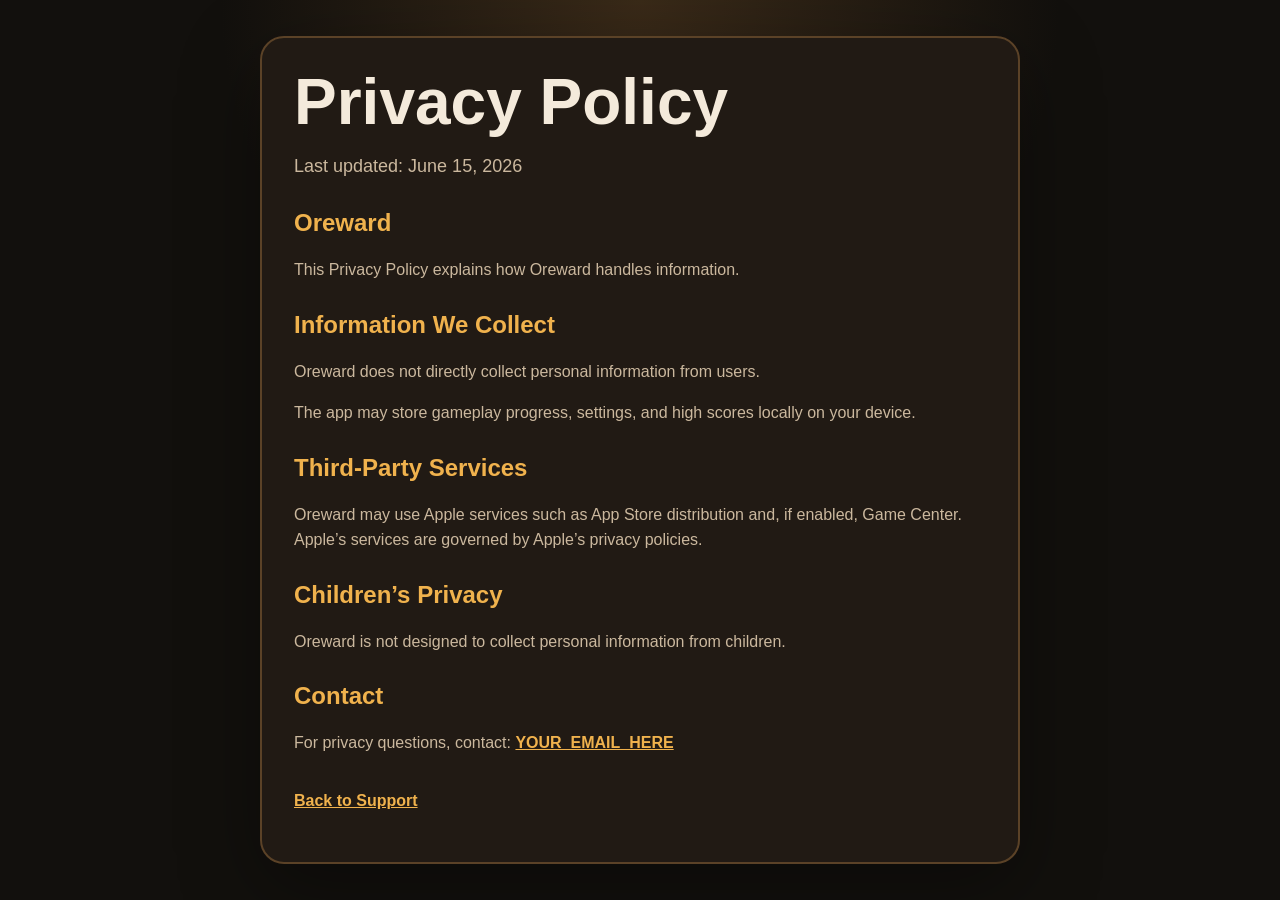
==== privacy.html @ 7c85a4d2 "Add files via upload" ====
<!doctype html>
<html lang="en">
<head>
  <meta charset="utf-8">
  <meta name="viewport" content="width=device-width, initial-scale=1">
  <title>Oreward Privacy Policy</title>
  <link rel="stylesheet" href="style.css">
</head>
<body>
  <main class="card">
    <h1>Privacy Policy</h1>
    <p class="tagline">Last updated: June 15, 2026</p>

    <section>
      <h2>Oreward</h2>
      <p>
        This Privacy Policy explains how Oreward handles information.
      </p>
    </section>

    <section>
      <h2>Information We Collect</h2>
      <p>
        Oreward does not directly collect personal information from users.
      </p>
      <p>
        The app may store gameplay progress, settings, and high scores locally on your device.
      </p>
    </section>

    <section>
      <h2>Third-Party Services</h2>
      <p>
        Oreward may use Apple services such as App Store distribution and, if enabled,
        Game Center. Apple’s services are governed by Apple’s privacy policies.
      </p>
    </section>

    <section>
      <h2>Children’s Privacy</h2>
      <p>
        Oreward is not designed to collect personal information from children.
      </p>
    </section>

    <section>
      <h2>Contact</h2>
      <p>
        For privacy questions, contact:
        <a href="mailto:YOUR_EMAIL_HERE">YOUR_EMAIL_HERE</a>
      </p>
    </section>

    <p class="links">
      <a href="index.html">Back to Support</a>
    </p>
  </main>
</body>
</html>
---- style.css ----
:root {
  color-scheme: dark;
  --bg: #12100d;
  --card: #211a14;
  --text: #f4eadb;
  --muted: #cbb89e;
  --accent: #f0b24d;
  --border: #5b4227;
}

* {
  box-sizing: border-box;
}

body {
  margin: 0;
  min-height: 100vh;
  font-family: -apple-system, BlinkMacSystemFont, "Segoe UI", sans-serif;
  background:
    radial-gradient(circle at top, #3a2a18 0, transparent 38%),
    var(--bg);
  color: var(--text);
  display: grid;
  place-items: center;
  padding: 24px;
}

.card {
  width: min(760px, 100%);
  background: var(--card);
  border: 2px solid var(--border);
  border-radius: 24px;
  padding: 32px;
  box-shadow: 0 24px 80px rgba(0, 0, 0, 0.35);
}

h1 {
  margin: 0 0 8px;
  font-size: clamp(36px, 8vw, 64px);
  line-height: 1;
}

h2 {
  margin-top: 28px;
  color: var(--accent);
}

p {
  color: var(--muted);
  line-height: 1.6;
}

a {
  color: var(--accent);
  font-weight: 700;
}

.tagline {
  font-size: 18px;
}

details {
  margin: 12px 0;
  padding: 14px 16px;
  border: 1px solid var(--border);
  border-radius: 14px;
  background: rgba(0, 0, 0, 0.12);
}

summary {
  cursor: pointer;
  font-weight: 700;
}

.links {
  margin-top: 32px;
}
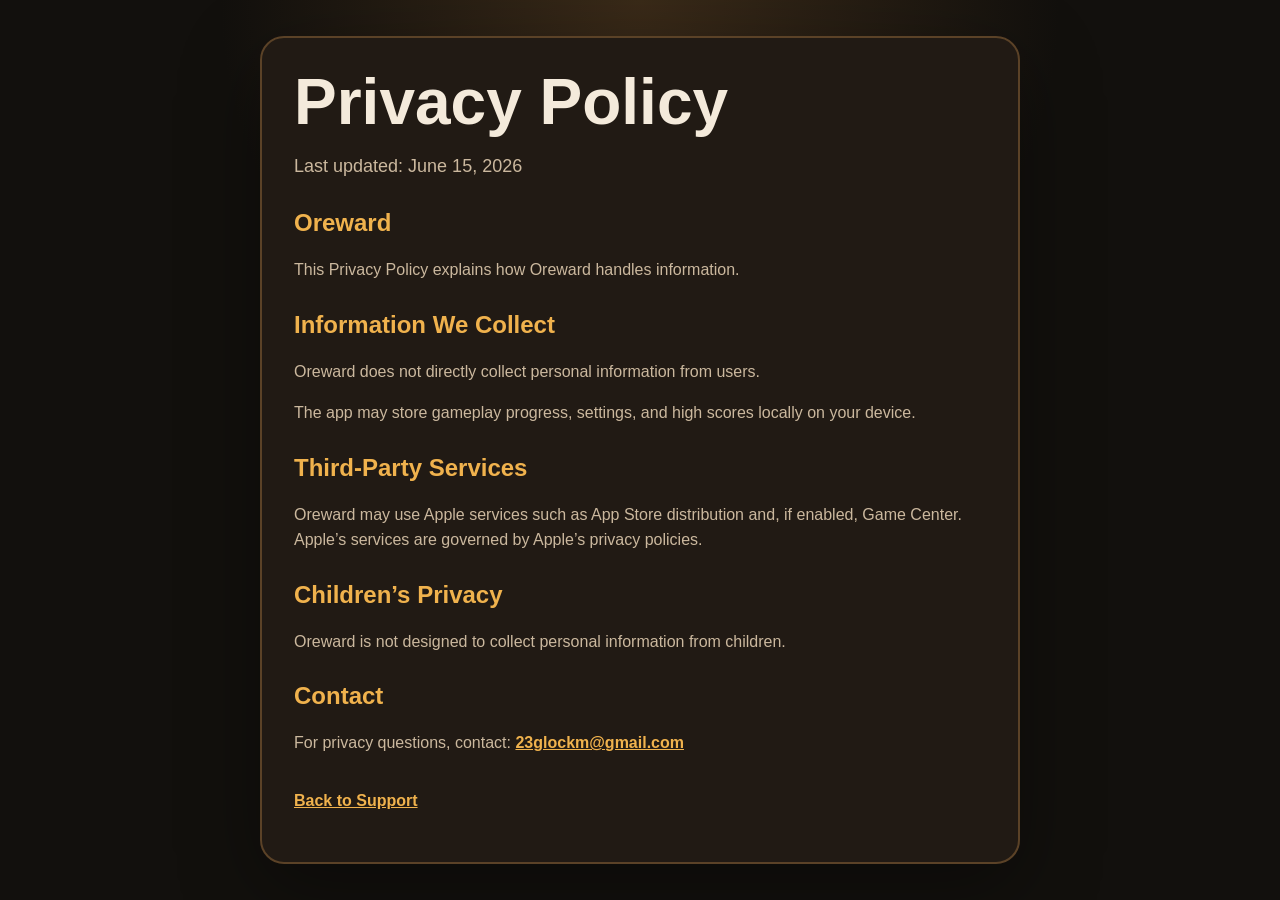
==== commit 28fea549: "Update contact email in privacy.html" ====
--- a/privacy.html
+++ b/privacy.html
@@ -47,7 +47,7 @@
       <h2>Contact</h2>
       <p>
         For privacy questions, contact:
-        <a href="mailto:YOUR_EMAIL_HERE">YOUR_EMAIL_HERE</a>
+        <a href="mailto:23glockm@gmail.com">23glockm@gmail.com</a>
       </p>
     </section>
 
